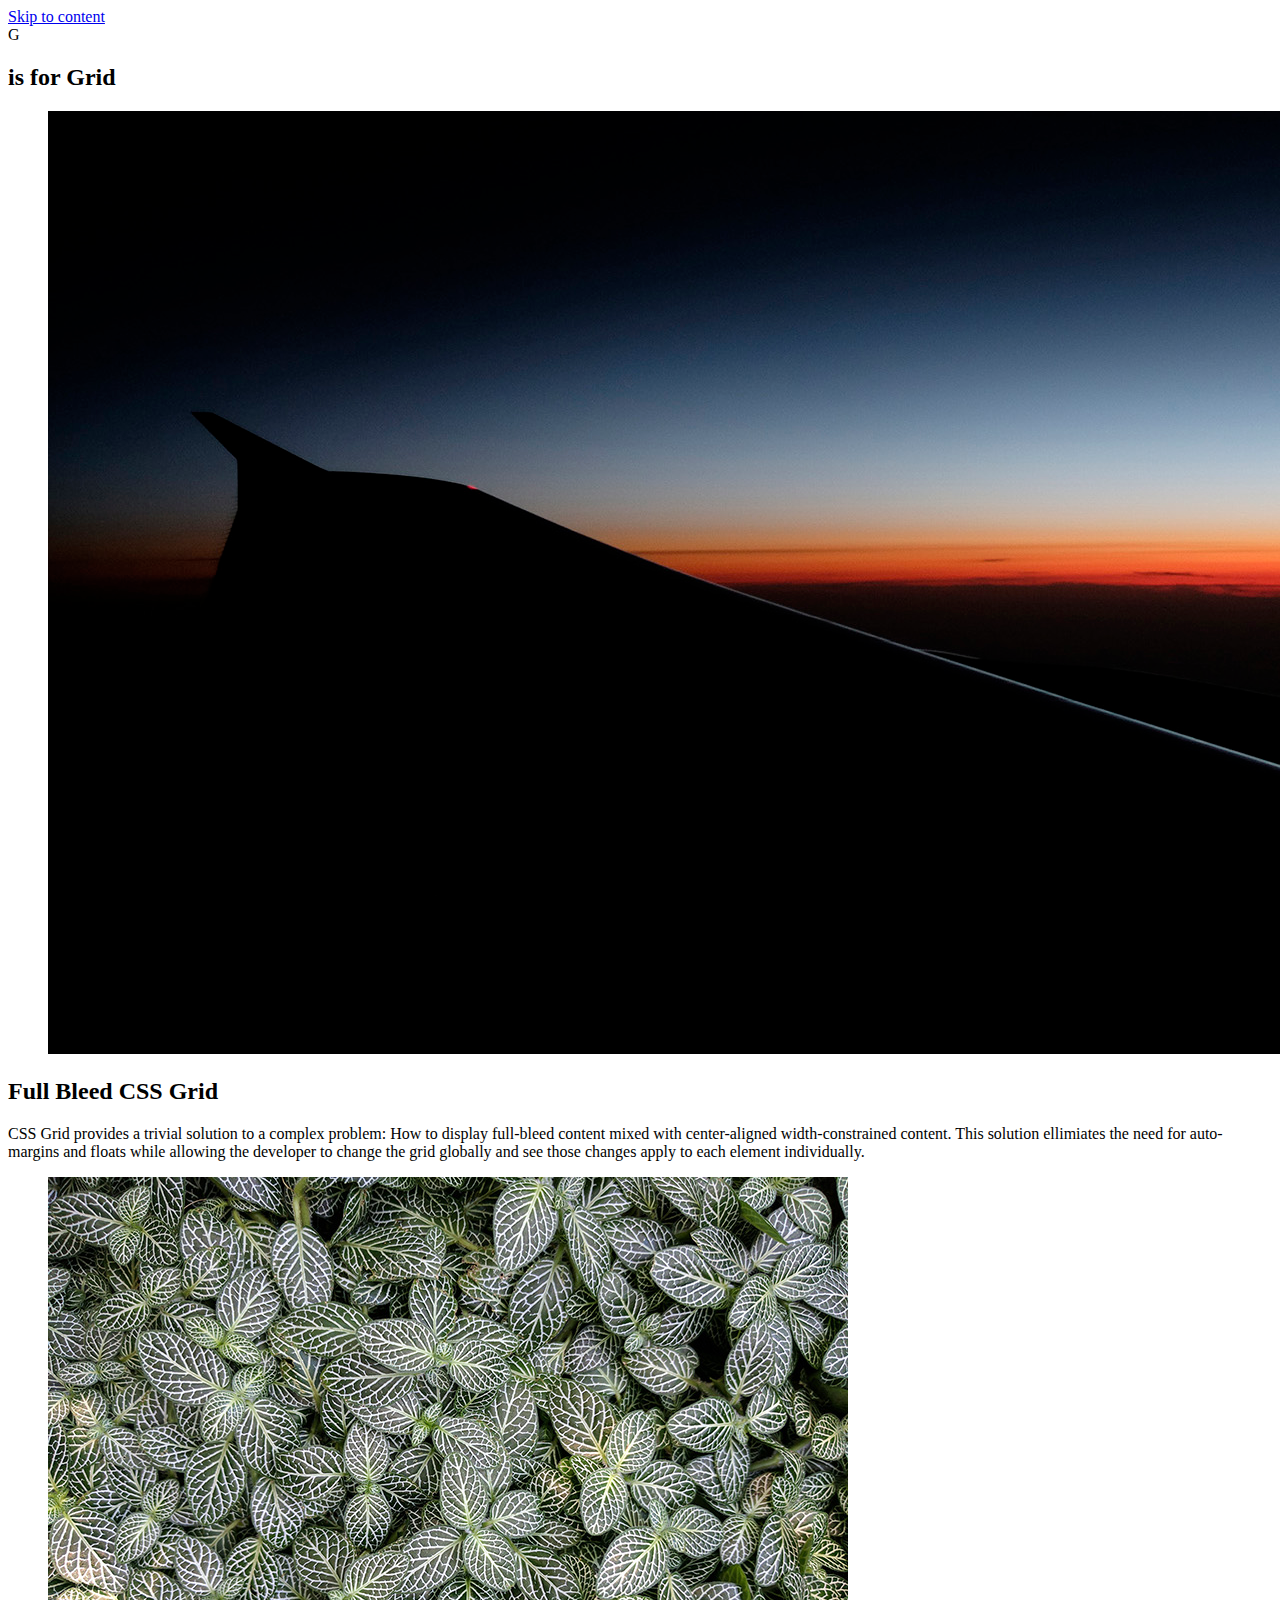
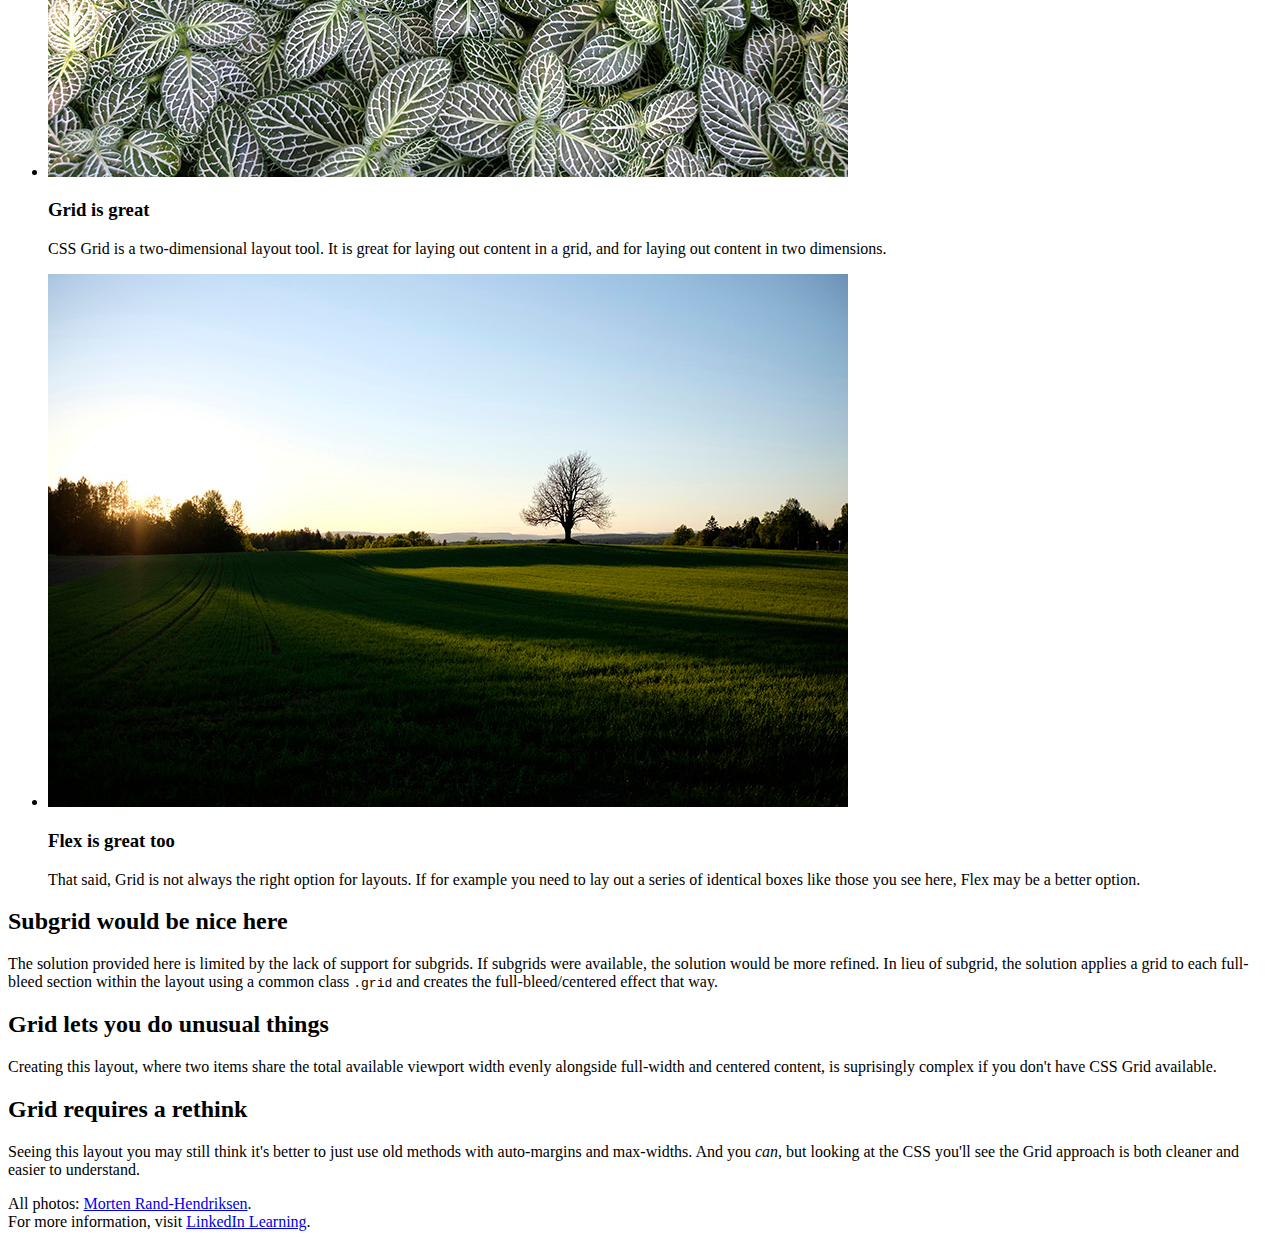
==== multi-column-layout/index.html @ 4e00460d "basic file setup" ====
<!DOCTYPE html>
<html lang="en-US">

<head>
    <meta charset="UTF-8">
    <meta name="viewport" content="width=device-width, initial-scale=1">
    <title>Basic Grid Demo</title>
    <link href="https://fonts.googleapis.com/css?family=PT+Serif:400,400i,700,700i|Source+Sans+Pro:400,400i,600,600i" rel="stylesheet">
    <link rel="stylesheet" href="style-main.css" type="text/css" media="all">
</head>

<body class="site">
    <a class="skip-link screen-reader-text" href="#content">Skip to content</a>

    <header class="masthead">
        <div class="logo">G</div>
        <h2 class="site-title">is for Grid</h2>
    </header><!-- .masthead -->

    <figure class="feature">
        <img src="images/wing.jpg" alt="The sun sets behind the wing of an airliner.">
    </figure>

    <main id="content" class="main-area">
        <section class="splash">
            <div class="splash-content">
                <h2 class="content-title">Full Bleed CSS Grid</h2>
                <div class="splash-text">
                    <p>CSS Grid provides a trivial solution to a complex problem: How to display full-bleed content mixed with center-aligned width-constrained content. This solution ellimiates the need for auto-margins and floats while allowing the developer to change the grid globally and see those changes apply to each element individually.</p>
                </div><!-- .splash-text -->
            </div><!-- .splash-content -->
        </section><!-- .splash -->

        <section class="buckets">
            <ul>
                <li>
                    <img src="images/nerve.jpg" alt="The leaves of a Nerve Plant.">
                    <div class="bucket">
                        <h3 class="bucket-title">Grid is great</h3>
                        <p>CSS Grid is a two-dimensional layout tool. It is great for laying out content in a grid, and for laying out content in two dimensions.</p>
                    </div><!-- .bucket -->
                </li>
                <li>
                    <img src="images/tree.jpg" alt="A solitary tree in a field.">
                    <div class="bucket">
                        <h3 class="bucket-title">Flex is great too</h3>
                        <p>That said, Grid is not always the right option for layouts. If for example you need to lay out a series of identical boxes like those you see here, Flex may be a better option.</p>
                    </div><!-- .bucket -->
                </li>
            </ul>
        </section><!-- .buckets -->

        <section class="more">
            <div class="more-content">
                <h2 class="content-title">Subgrid would be nice here</h2>
                <p>The solution provided here is limited by the lack of support for subgrids. If subgrids were available, the solution would be more refined. In lieu of subgrid, the solution applies a grid to each full-bleed section within the layout using a common class <code>.grid</code> and creates the full-bleed/centered effect that way.<p>
            </div><!-- .more-content -->
        </section><!-- .more -->

    </main>

    <aside class="sidebar">
        <div class="twin">
            <h2 class="content-title">Grid lets you do unusual things</h2>
            <p>Creating this layout, where two items share the total available viewport width evenly alongside full-width and centered content, is suprisingly complex if you don't have CSS Grid available.</p>
        </div>
        <div class="twin">
            <h2 class="content-title">Grid requires a rethink</h2>
            <p>Seeing this layout you may still think it's better to just use old methods with auto-margins and max-widths. And you <em>can</em>, but looking at the CSS you'll see the Grid approach is both cleaner and easier to understand.</p>
        </div>
    </aside><!-- .sidebar -->

    <footer class="colophon">
		<aside>All photos: <a href="https://twitter.com/mor10" target="_blank" rel="nofollow">Morten Rand-Hendriksen</a>.</aside>
        <aside>For more information, visit <a href="https://linkedin.com/learning" target="_blank" rel="nofollow">LinkedIn Learning</a>.</aside>
    </footer>

</body>

</html>
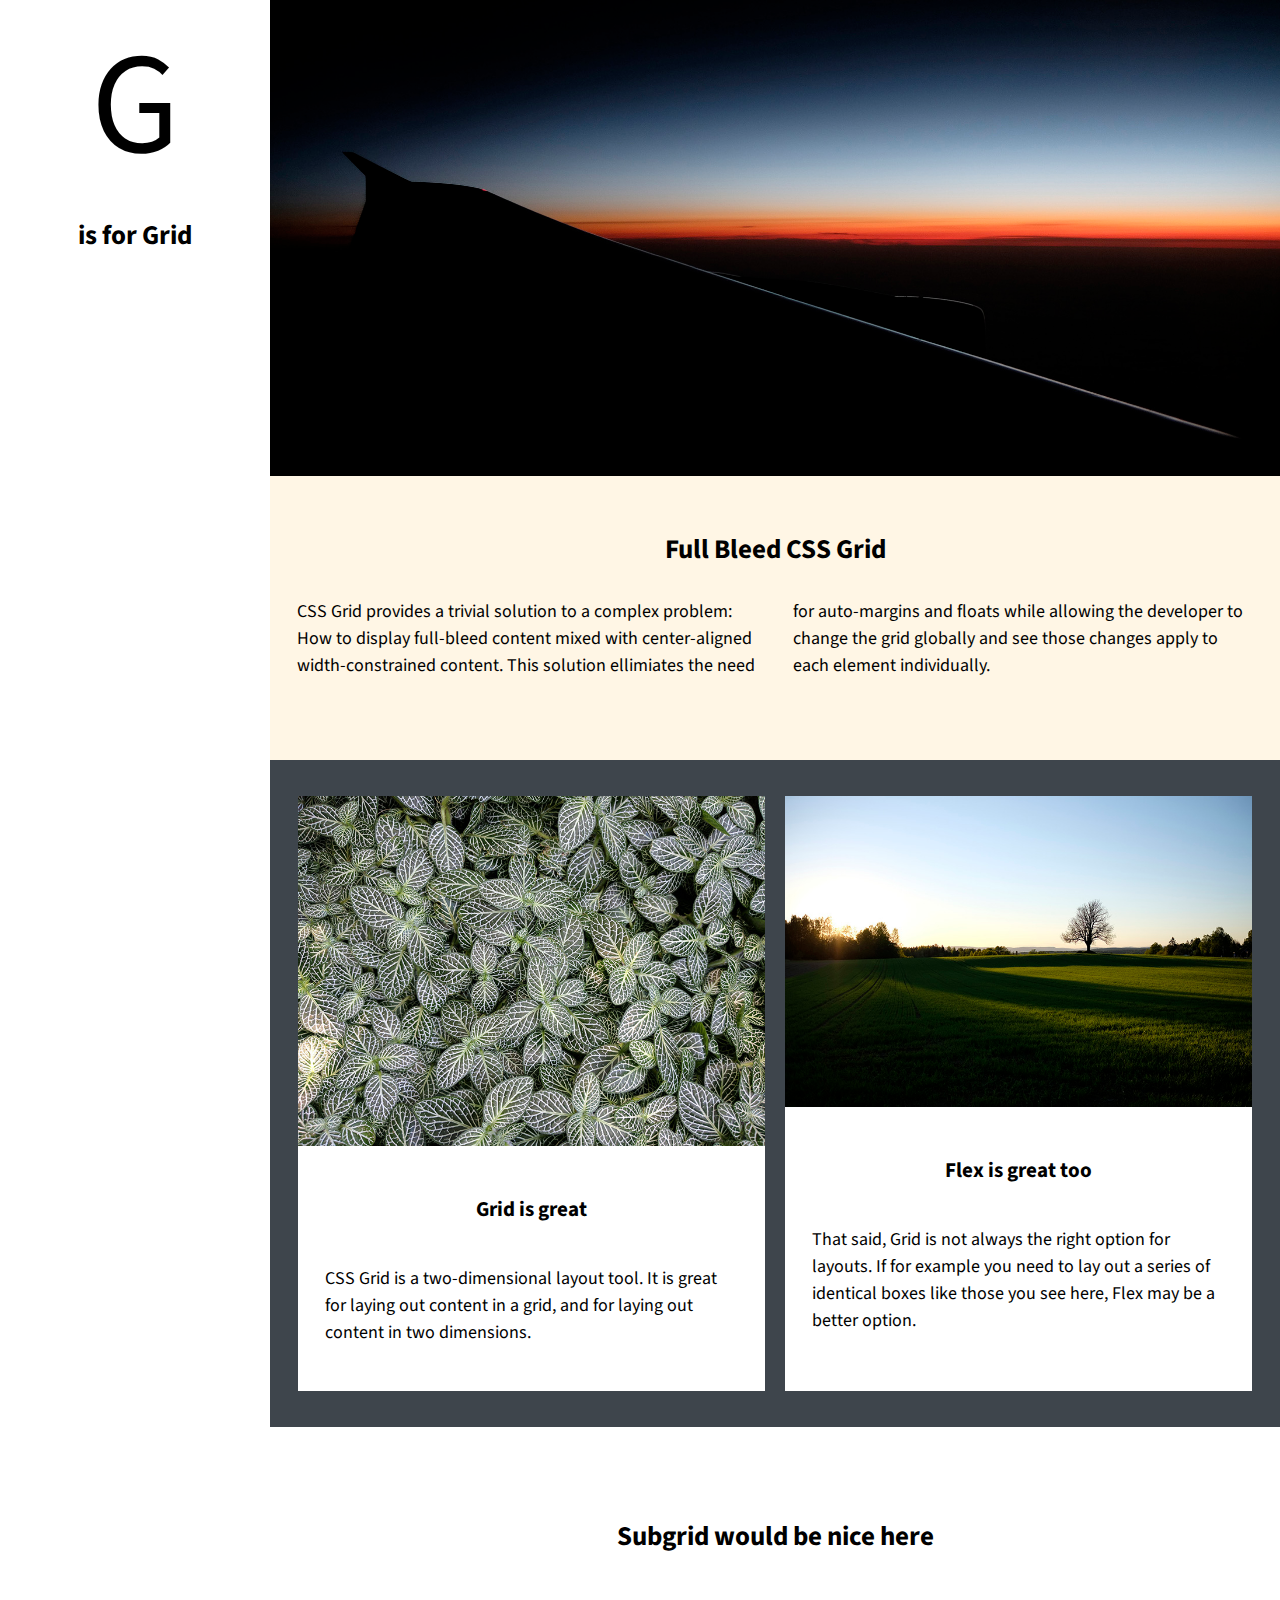
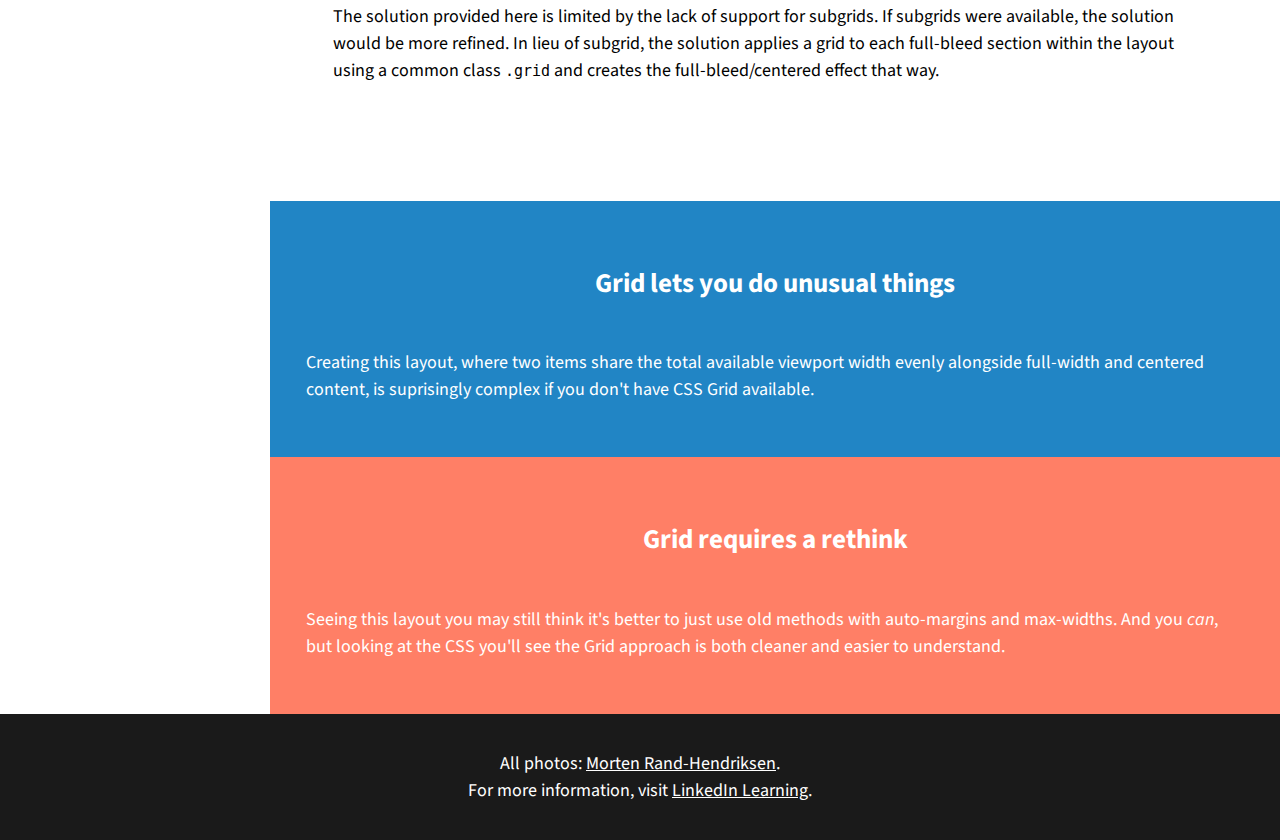
==== commit 78acab14: "add grid and position items" ====
--- a/multi-column-layout/index.html
+++ b/multi-column-layout/index.html
@@ -6,7 +6,7 @@
     <meta name="viewport" content="width=device-width, initial-scale=1">
     <title>Basic Grid Demo</title>
     <link href="https://fonts.googleapis.com/css?family=PT+Serif:400,400i,700,700i|Source+Sans+Pro:400,400i,600,600i" rel="stylesheet">
-    <link rel="stylesheet" href="style-main.css" type="text/css" media="all">
+    <link rel="stylesheet" href="./main.css" type="text/css" media="all">
 </head>
 
 <body class="site">
--- a/multi-column-layout/main.css
+++ b/multi-column-layout/main.css
@@ -0,0 +1,328 @@
+/*--------------------------------------------------------------
+Accessibility
+--------------------------------------------------------------*/
+/* Text meant only for screen readers */
+.screen-reader-text {
+  clip: rect(1px, 1px, 1px, 1px);
+  position: absolute !important;
+  height: 1px;
+  width: 1px;
+  overflow: hidden;
+}
+
+.screen-reader-text:hover,
+.screen-reader-text:active,
+.screen-reader-text:focus {
+  background-color: #f1f1f1;
+  border-radius: 3px;
+  box-shadow: 0 0 2px 2px rgba(0, 0, 0, 0.6);
+  clip: auto !important;
+  color: #21759b;
+  display: block;
+  font-size: 14px;
+  font-weight: bold;
+  height: auto;
+  left: 5px;
+  line-height: normal;
+  padding: 15px 23px 14px;
+  text-decoration: none;
+  top: 5px;
+  width: auto;
+  z-index: 100000; /* Above WP toolbar */
+}
+
+/*--------------------------------------------------------------
+Typography
+--------------------------------------------------------------*/
+
+body {
+  margin: 0;
+}
+
+body,
+button,
+input,
+select,
+textarea {
+  font-family: "Source Sans Pro", "Helvetica", "Arial", sans-serif;
+  font-size: 18px;
+  line-height: 1.5;
+}
+
+h1,
+h2,
+h3,
+h4,
+h5,
+h6 {
+  clear: both;
+}
+
+p {
+  margin-bottom: 1.5em;
+}
+
+b,
+strong {
+  font-weight: bold;
+}
+
+dfn,
+cite,
+em,
+i {
+  font-style: italic;
+}
+
+blockquote {
+  margin: 0 1.5em;
+}
+
+address {
+  margin: 0 0 1.5em;
+}
+
+pre {
+  display: inline-block;
+  font-family: "Courier 10 Pitch", Courier, monospace;
+  color: #ddca7e;
+  background: #282c34;
+  padding: 0.5em 0.8em;
+  border-radius: 0.2em;
+}
+
+code,
+kbd,
+tt,
+var {
+  font: 15px Monaco, Consolas, "Andale Mono", "DejaVu Sans Mono", monospace;
+}
+
+abbr,
+acronym {
+  border-bottom: 1px dotted #666;
+  cursor: help;
+}
+
+mark,
+ins {
+  background: #fff9c0;
+  text-decoration: none;
+}
+
+sup,
+sub {
+  font-size: 75%;
+  height: 0;
+  line-height: 0;
+  position: relative;
+  vertical-align: baseline;
+}
+
+sup {
+  bottom: 1ex;
+}
+
+sub {
+  top: 0.5ex;
+}
+
+small {
+  font-size: 75%;
+}
+
+big {
+  font-size: 125%;
+}
+
+figure {
+  margin: 0;
+  padding: 0;
+}
+
+/*--------------------------------------------------------------
+General styling
+--------------------------------------------------------------*/
+
+h1,
+h2,
+h3 {
+  text-align: center;
+  margin: 0;
+  padding: 1em 0;
+}
+
+p {
+  margin: 0;
+  padding: 1em 0;
+}
+
+img {
+  display: block;
+  border: 0;
+  width: 100%;
+  height: auto;
+}
+
+/* Promo section */
+
+.logo,
+.site-title {
+  text-align: center;
+}
+
+.logo {
+  font-size: 8em;
+}
+
+.site-title {
+  margin-top: -1em;
+  margin-bottom: 3em;
+}
+
+/* Splash section */
+
+.splash {
+  background: #fff6e5;
+  padding-bottom: 2em;
+}
+
+.splash-content {
+  padding: 1.5em;
+}
+
+@media screen and (min-width: 600px) {
+  .splash-text {
+    columns: 2;
+    column-gap: 2em;
+  }
+
+  .splash-text p {
+    padding-top: 0;
+  }
+}
+
+/* Buckets section */
+
+.buckets {
+  padding: 2em 1em 1em;
+  background: #3e454c;
+}
+
+.buckets ul {
+  margin: 0;
+  padding: 0;
+}
+
+.buckets li {
+  margin-bottom: 1em;
+  background: white;
+  list-style-type: none;
+}
+
+.bucket {
+  padding: 1.5em;
+}
+
+/* More section */
+
+.more {
+  padding: 2em;
+}
+
+.more-content {
+  padding: 1.5em;
+}
+
+/* Twins section */
+
+.sidebar {
+  background: hsl(0, 0%, 90%);
+}
+
+.twin {
+  padding: 2em;
+  background: #2185c5;
+  color: white;
+}
+
+.twin:last-of-type {
+  background: #ff7f66;
+}
+
+/* Colophon section */
+.colophon {
+  padding: 2em;
+  background: hsl(0, 0%, 10%);
+  color: white;
+  text-align: center;
+}
+
+.colophon a {
+  color: white;
+}
+
+.colophon a:hover,
+.colophon a:focus {
+  border-bottom: 1px solid white;
+}
+
+/*--------------------------------------------------------------
+Use flex to create a three-bucket layout
+--------------------------------------------------------------*/
+
+@media screen and (min-width: 700px) {
+  @supports (display: flex) {
+    .buckets ul {
+      display: flex;
+      justify-content: space-around;
+    }
+
+    .buckets li {
+      width: 48%;
+    }
+  }
+}
+
+/*--------------------------------------------------------------
+Basic responsive layout for all browsers:
+--------------------------------------------------------------*/
+
+.site {
+  max-width: 50em;
+  margin: 0 auto;
+}
+
+/*--------------------------------------------------------------
+CSS Grid layout for modern browsers:
+--------------------------------------------------------------*/
+/* check modern grid is supported - testing for new feature*/
+@supports (grid-area: auto) {
+  @media screen and (min-width: 50em) {
+    .site {
+      max-width: none;
+      display: grid;
+      grid-template-columns: 15em auto;
+    }
+
+    .masthead {
+      grid-column: 1/2;
+    }
+    /* feature image */
+    .feature {
+      grid-column: 2/3;
+    }
+
+    .main-area {
+      grid-column: 2/3;
+    }
+
+    .sidebar {
+      grid-column: 2/3;
+    }
+
+    .colophon {
+      grid-column: 1/3;
+    }
+  }
+}
